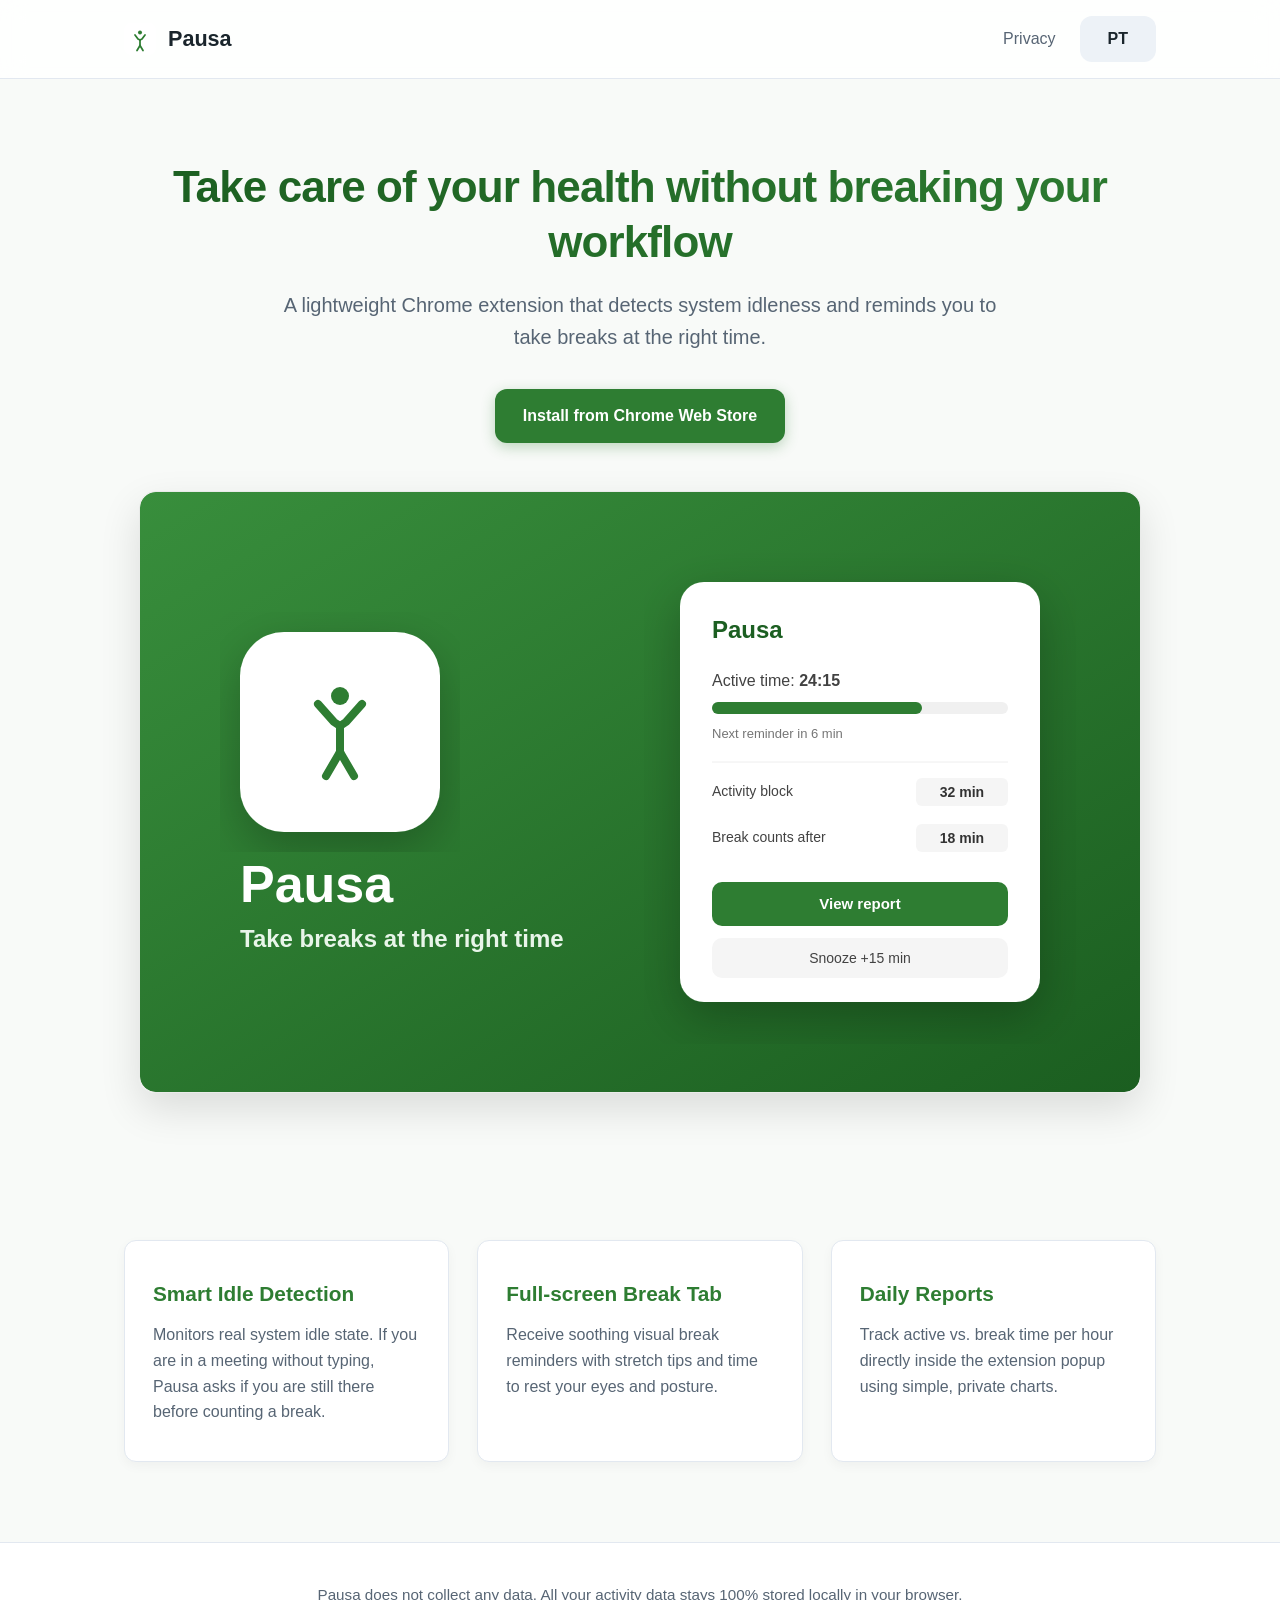
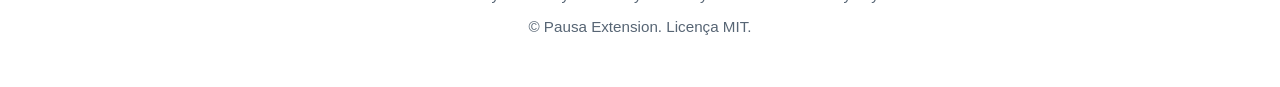
==== docs/index.html @ acf1c59c "site" ====
<!DOCTYPE html>
<html lang="pt-BR">

<head>
    <meta charset="UTF-8">
    <meta name="viewport" content="width=device-width, initial-scale=1.0">
    <title>Pausa — Extensão para Chrome</title>
    <link rel="stylesheet" href="styles.css">
    <link rel="icon" type="image/svg+xml" href="assets/icon.svg">
</head>

<body>
    <header>
        <div class="container nav-container">
            <a href="index.html" class="logo">
                <img src="assets/icon.svg" alt="Pausa Logo" width="32" height="32">
                <span>Pausa</span>
            </a>
            <div class="nav-right">
                <a href="privacy.html" data-i18n="navPrivacy">Privacidade</a>
                <button id="langToggle" class="btn-secondary">EN</button>
            </div>
        </div>
    </header>

    <main>
        <section class="hero">
            <div class="container">
                <h1 data-i18n="heroTitle">Cuide da sua saúde sem interromper o seu fluxo de trabalho</h1>
                <p data-i18n="heroSubtitle">Uma extensão leve para o Chrome que detecta a ociosidade do sistema e lembra você de fazer pausas no momento certo.</p>
                <div class="hero-cta">
                    <a href="https://chromewebstore.google.com" id="downloadBtn" class="btn-primary" target="_blank" rel="noopener noreferrer" data-i18n="ctaInstall">Instalar na Chrome Web Store</a>
                </div>
                <div class="preview-container">
                    <img src="assets/screenshot.svg" data-i18n-src="heroScreenshot" alt="Pausa Extension Screenshot" class="hero-screenshot">
                </div>
            </div>
        </section>

        <section class="features">
            <div class="container grid-3">
                <div class="card">
                    <h3 data-i18n="feature1Title">Detecção Inteligente</h3>
                    <p data-i18n="feature1Desc">Monitora a ociosidade real do sistema. Se você estiver em uma reunião sem digitar, o Pausa pergunta se você ainda está lá antes de contar uma pausa.</p>
                </div>
                <div class="card">
                    <h3 data-i18n="feature2Title">Aba em Tela Cheia</h3>
                    <p data-i18n="feature2Desc">Receba lembretes visuais suaves com sugestões de alongamento e tempo para descansar os olhos e a postura.</p>
                </div>
                <div class="card">
                    <h3 data-i18n="feature3Title">Relatórios Diários</h3>
                    <p data-i18n="feature3Desc">Acompanhe seu tempo ativo x tempo de pausa acumulado por hora diretamente na extensão, com gráficos simples e privados.</p>
                </div>
            </div>
        </section>
    </main>

    <footer>
        <div class="container footer-container">
            <p data-i18n="footerPrivacyNotice">Pausa não coleta dados. Toda a sua atividade permanece 100% armazenada localmente no seu navegador.</p>
            <p>&copy; Pausa Extension. Licença MIT.</p>
        </div>
    </footer>

    <script src="i18n.js"></script>
    <script src="site.js"></script>
</body>

</html>
---- docs/styles.css ----
:root {
  --primary-color: #2e7d32;
  --primary-hover: #1b5e20;
  --primary-light: #e8f5e9;
  --bg-color: #f8faf8;
  --card-bg: #ffffff;
  --text-color: #1a252c;
  --text-muted: #576574;
  --border-color: #e2e8f0;
  --border-radius: 12px;
  --shadow-sm: 0 4px 12px rgba(0, 0, 0, 0.04);
  --shadow-md: 0 8px 24px rgba(46, 125, 50, 0.08);
  --shadow-lg: 0 16px 40px rgba(0, 0, 0, 0.12);
  --transition: all 0.25s cubic-bezier(0.4, 0, 0.2, 1);
}

* {
  box-sizing: border-box;
  margin: 0;
  padding: 0;
  font-family: -apple-system, BlinkMacSystemFont, "Segoe UI", Roboto, Helvetica, Arial, sans-serif;
}

body {
  background-color: var(--bg-color);
  color: var(--text-color);
  line-height: 1.6;
  -webkit-font-smoothing: antialiased;
}

.container {
  max-width: 1080px;
  margin: 0 auto;
  padding: 0 24px;
}

header {
  background: rgba(255, 255, 255, 0.85);
  backdrop-filter: blur(12px);
  -webkit-backdrop-filter: blur(12px);
  border-bottom: 1px solid var(--border-color);
  padding: 16px 0;
  position: sticky;
  top: 0;
  z-index: 100;
}

.nav-container {
  display: flex;
  justify-content: space-between;
  align-items: center;
}

.logo {
  display: flex;
  align-items: center;
  gap: 12px;
  font-weight: 700;
  font-size: 1.35rem;
  color: var(--text-color);
  text-decoration: none;
  transition: var(--transition);
}

.logo:hover {
  opacity: 0.85;
}

.logo img {
  border-radius: 8px;
}

.nav-right {
  display: flex;
  align-items: center;
  gap: 24px;
}

.nav-right a {
  color: var(--text-muted);
  text-decoration: none;
  font-weight: 500;
  transition: var(--transition);
}

.nav-right a:hover {
  color: var(--primary-color);
}

.hero {
  padding: 80px 0 60px;
  text-align: center;
}

.hero h1 {
  font-size: 2.75rem;
  font-weight: 800;
  line-height: 1.25;
  letter-spacing: -0.02em;
  margin-bottom: 20px;
  background: linear-gradient(135deg, #1b5e20 0%, #2e7d32 100%);
  -webkit-background-clip: text;
  -webkit-text-fill-color: transparent;
}

.hero p {
  font-size: 1.25rem;
  color: var(--text-muted);
  max-width: 720px;
  margin: 0 auto 36px;
}

.hero-cta {
  display: flex;
  justify-content: center;
  gap: 16px;
  margin-bottom: 48px;
}

.btn-primary,
.btn-secondary {
  padding: 14px 28px;
  border-radius: var(--border-radius);
  text-decoration: none;
  font-weight: 600;
  font-size: 1rem;
  cursor: pointer;
  border: none;
  transition: var(--transition);
  display: inline-flex;
  align-items: center;
  gap: 8px;
}

.btn-primary {
  background-color: var(--primary-color);
  color: #ffffff;
  box-shadow: 0 4px 14px rgba(46, 125, 50, 0.3);
}

.btn-primary:hover {
  background-color: var(--primary-hover);
  transform: translateY(-2px);
  box-shadow: 0 6px 20px rgba(46, 125, 50, 0.4);
}

.btn-secondary {
  background-color: #edf2f7;
  color: var(--text-color);
}

.btn-secondary:hover {
  background-color: #e2e8f0;
  color: var(--primary-hover);
}

.preview-container {
  margin-top: 24px;
}

.hero-screenshot {
  max-width: 100%;
  height: auto;
  border-radius: 16px;
  box-shadow: var(--shadow-lg);
  border: 1px solid rgba(0, 0, 0, 0.06);
  transition: var(--transition);
}

.hero-screenshot:hover {
  transform: translateY(-4px);
}

.features {
  padding: 80px 0;
}

.grid-3 {
  display: grid;
  grid-template-columns: repeat(auto-fit, minmax(300px, 1fr));
  gap: 28px;
}

.card {
  background: var(--card-bg);
  padding: 36px 28px;
  border-radius: var(--border-radius);
  box-shadow: var(--shadow-sm);
  border: 1px solid var(--border-color);
  transition: var(--transition);
}

.card:hover {
  transform: translateY(-4px);
  box-shadow: var(--shadow-md);
  border-color: rgba(46, 125, 50, 0.2);
}

.card h3 {
  margin-bottom: 12px;
  font-size: 1.3rem;
  font-weight: 700;
  color: var(--primary-color);
}

.card p {
  color: var(--text-muted);
  font-size: 1rem;
  line-height: 1.6;
}

.privacy-content {
  padding: 60px 24px;
  max-width: 840px;
}

.privacy-section h1 {
  font-size: 2.25rem;
  font-weight: 800;
  margin-bottom: 8px;
}

.last-updated {
  color: var(--text-muted);
  margin-bottom: 32px;
}

.privacy-body h2 {
  font-size: 1.5rem;
  color: var(--primary-color);
  margin-bottom: 16px;
}

.privacy-body p {
  margin-bottom: 16px;
  color: var(--text-color);
}

.privacy-body ul {
  margin-left: 24px;
  margin-bottom: 28px;
}

.privacy-body li {
  margin-bottom: 12px;
  color: var(--text-color);
}

.privacy-body code {
  background: #edf2f7;
  padding: 2px 6px;
  border-radius: 4px;
  font-size: 0.9em;
  font-family: monospace;
}

footer {
  padding: 40px 0;
  text-align: center;
  color: var(--text-muted);
  font-size: 0.95rem;
  border-top: 1px solid var(--border-color);
  background: #ffffff;
}

footer p {
  margin-bottom: 8px;
}

@media (max-width: 768px) {
  .hero h1 {
    font-size: 2rem;
  }
  .hero p {
    font-size: 1.1rem;
  }
  .hero-cta {
    flex-direction: column;
    align-items: center;
  }
}
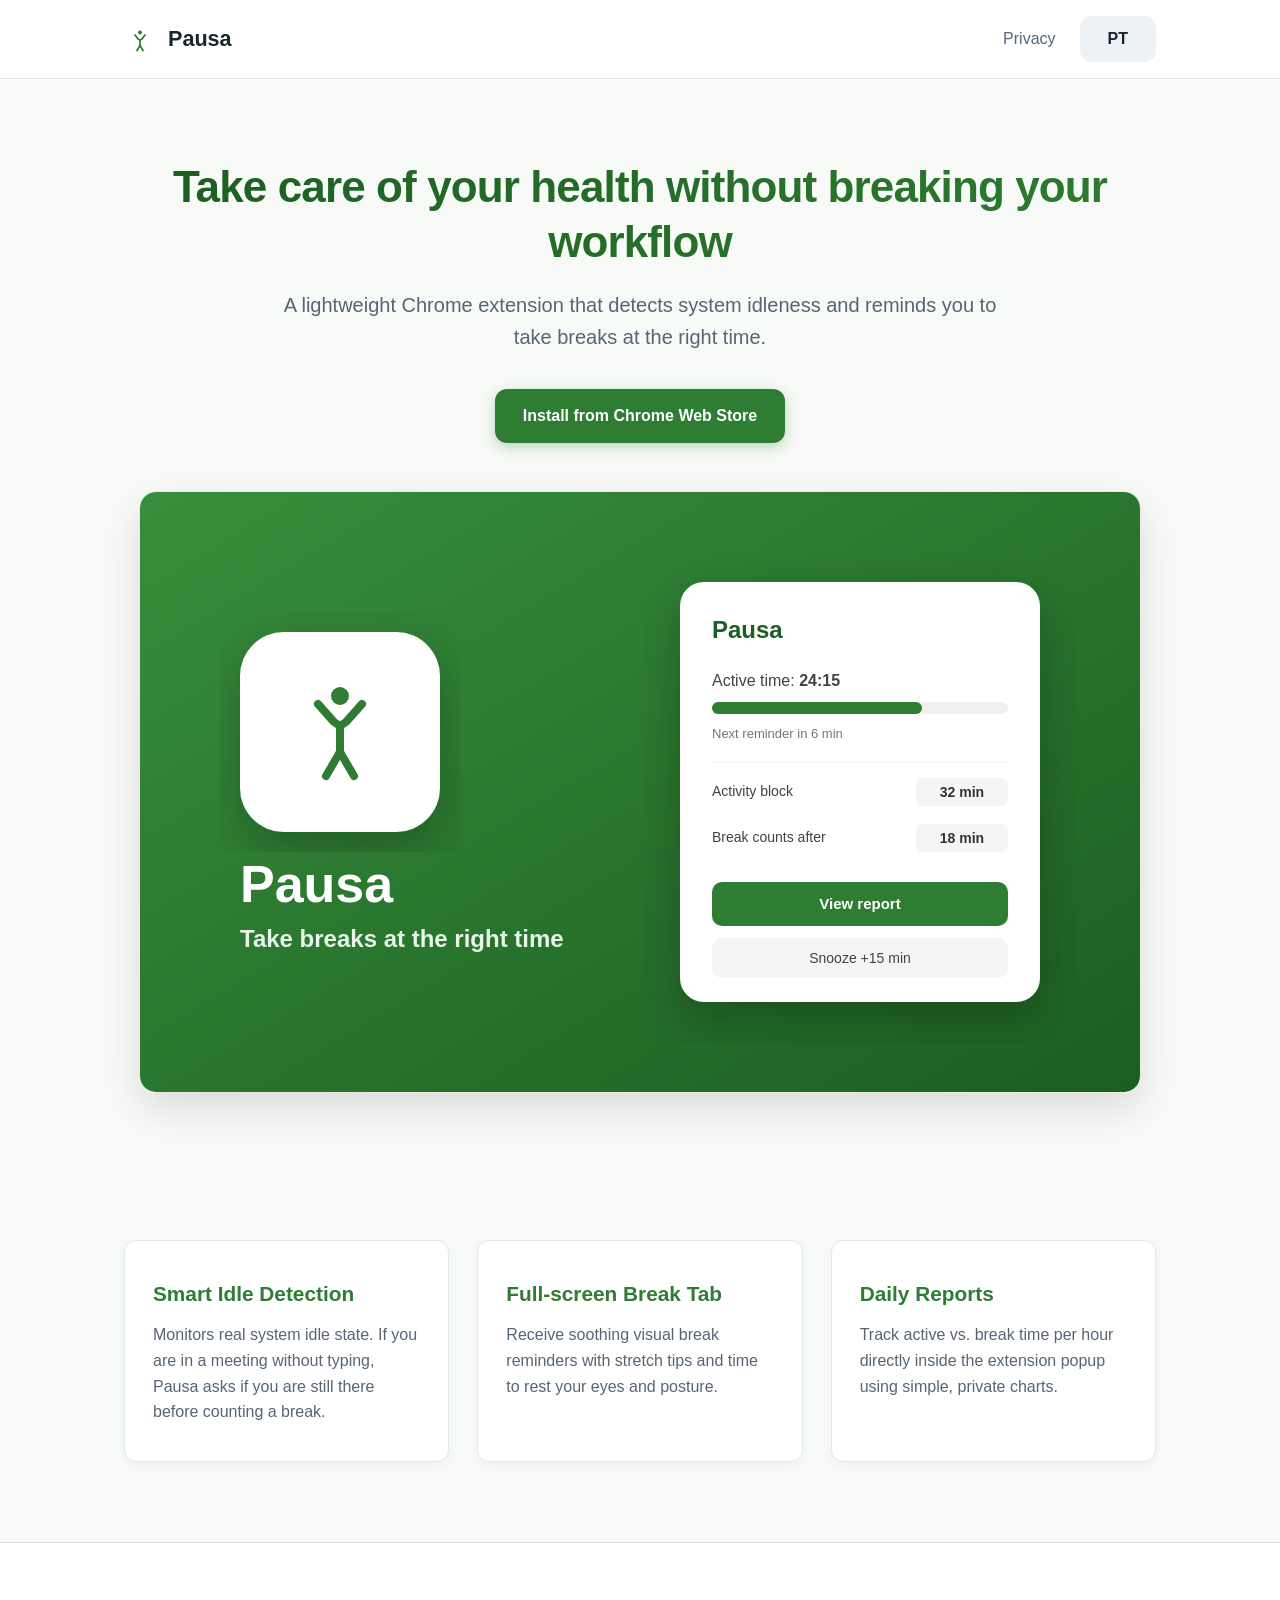
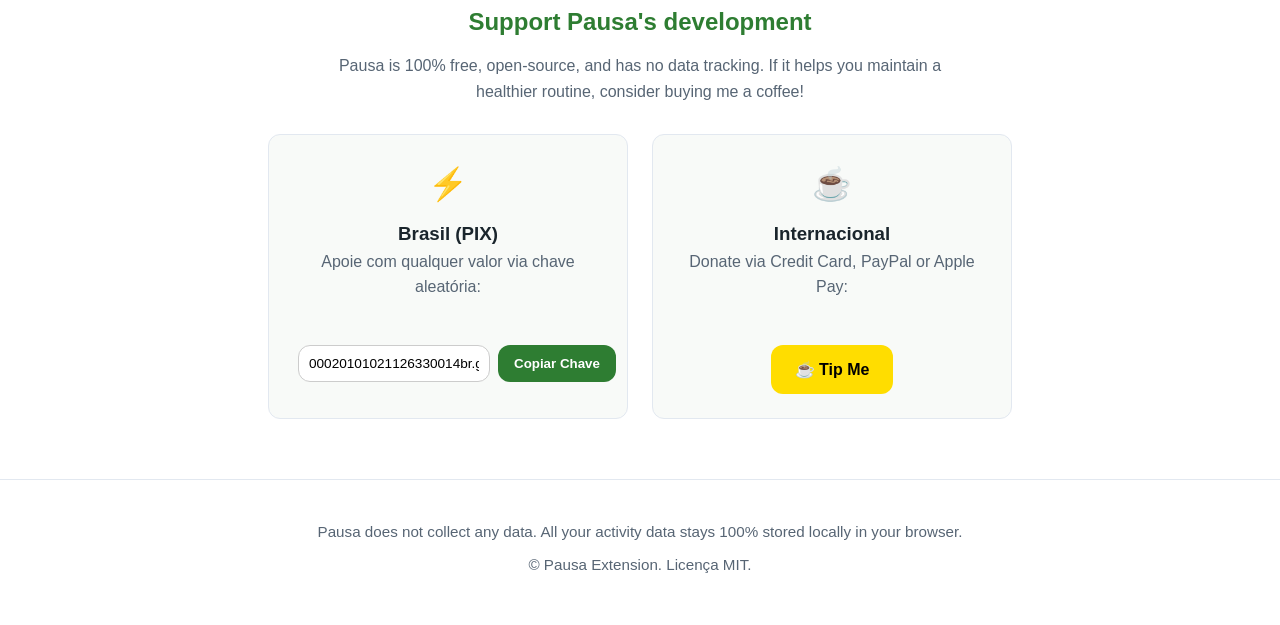
==== commit 9eff55d5: "tips" ====
--- a/docs/index.html
+++ b/docs/index.html
@@ -27,12 +27,15 @@
         <section class="hero">
             <div class="container">
                 <h1 data-i18n="heroTitle">Cuide da sua saúde sem interromper o seu fluxo de trabalho</h1>
-                <p data-i18n="heroSubtitle">Uma extensão leve para o Chrome que detecta a ociosidade do sistema e lembra você de fazer pausas no momento certo.</p>
+                <p data-i18n="heroSubtitle">Uma extensão leve para o Chrome que detecta a ociosidade do sistema e lembra
+                    você de fazer pausas no momento certo.</p>
                 <div class="hero-cta">
-                    <a href="https://chromewebstore.google.com" id="downloadBtn" class="btn-primary" target="_blank" rel="noopener noreferrer" data-i18n="ctaInstall">Instalar na Chrome Web Store</a>
+                    <a href="https://chromewebstore.google.com" id="downloadBtn" class="btn-primary" target="_blank"
+                        rel="noopener noreferrer" data-i18n="ctaInstall">Instalar na Chrome Web Store</a>
                 </div>
                 <div class="preview-container">
-                    <img src="assets/screenshot.svg" data-i18n-src="heroScreenshot" alt="Pausa Extension Screenshot" class="hero-screenshot">
+                    <img src="assets/screenshot.svg" data-i18n-src="heroScreenshot" alt="Pausa Extension Screenshot"
+                        class="hero-screenshot">
                 </div>
             </div>
         </section>
@@ -41,23 +44,59 @@
             <div class="container grid-3">
                 <div class="card">
                     <h3 data-i18n="feature1Title">Detecção Inteligente</h3>
-                    <p data-i18n="feature1Desc">Monitora a ociosidade real do sistema. Se você estiver em uma reunião sem digitar, o Pausa pergunta se você ainda está lá antes de contar uma pausa.</p>
+                    <p data-i18n="feature1Desc">Monitora a ociosidade real do sistema. Se você estiver em uma reunião
+                        sem digitar, o Pausa pergunta se você ainda está lá antes de contar uma pausa.</p>
                 </div>
                 <div class="card">
                     <h3 data-i18n="feature2Title">Aba em Tela Cheia</h3>
-                    <p data-i18n="feature2Desc">Receba lembretes visuais suaves com sugestões de alongamento e tempo para descansar os olhos e a postura.</p>
+                    <p data-i18n="feature2Desc">Receba lembretes visuais suaves com sugestões de alongamento e tempo
+                        para descansar os olhos e a postura.</p>
                 </div>
                 <div class="card">
                     <h3 data-i18n="feature3Title">Relatórios Diários</h3>
-                    <p data-i18n="feature3Desc">Acompanhe seu tempo ativo x tempo de pausa acumulado por hora diretamente na extensão, com gráficos simples e privados.</p>
+                    <p data-i18n="feature3Desc">Acompanhe seu tempo ativo x tempo de pausa acumulado por hora
+                        diretamente na extensão, com gráficos simples e privados.</p>
                 </div>
             </div>
         </section>
     </main>
+    <section class="support-section">
+        <div class="container text-center">
+            <h2 data-i18n="supportTitle">Apoie o desenvolvimento do Pausa</h2>
+            <p data-i18n="supportDesc">O Pausa é 100% gratuito, com código aberto e sem rastreamento de dados. Se ele te
+                ajuda a manter uma rotina mais saudável, considere pagar um café!</p>
 
+            <div class="support-grid">
+                <!-- Opção Brasil: PIX -->
+                <div class="support-card">
+                    <div class="support-icon">⚡</div>
+                    <h3>Brasil (PIX)</h3>
+                    <p>Apoie com qualquer valor via chave aleatória:</p>
+                    <div class="pix-box">
+                        <input type="text" id="pixKey"
+                            value="00020101021126330014br.gov.bcb.pix01117144751212052040000530398654045.005802BR5916ILITO S TORQUATO6009SAO PAULO62070503***6304C4F5"
+                            readonly>
+                        <button id="copyPixBtn" onclick="copyPixKey()">Copiar Chave</button>
+                    </div>
+                    <span id="copySuccess" class="copy-success" style="display: none;">Chave PIX copiada!</span>
+                </div>
+
+                <!-- Opção Internacional: Buy Me a Coffee / Ko-fi -->
+                <div class="support-card">
+                    <div class="support-icon">☕</div>
+                    <h3>Internacional</h3>
+                    <p>Donate via Credit Card, PayPal or Apple Pay:</p>
+                    <a href="https://ko-fi.com/ilitotor" target="_blank" rel="noopener noreferrer" class="btn-coffee">
+                        <span>☕</span> Tip Me
+                    </a>
+                </div>
+            </div>
+        </div>
+    </section>
     <footer>
         <div class="container footer-container">
-            <p data-i18n="footerPrivacyNotice">Pausa não coleta dados. Toda a sua atividade permanece 100% armazenada localmente no seu navegador.</p>
+            <p data-i18n="footerPrivacyNotice">Pausa não coleta dados. Toda a sua atividade permanece 100% armazenada
+                localmente no seu navegador.</p>
             <p>&copy; Pausa Extension. Licença MIT.</p>
         </div>
     </footer>
--- a/docs/styles.css
+++ b/docs/styles.css
@@ -271,11 +271,124 @@
   .hero h1 {
     font-size: 2rem;
   }
+
   .hero p {
     font-size: 1.1rem;
   }
+
   .hero-cta {
     flex-direction: column;
     align-items: center;
   }
+}
+
+/* Classe utilitária para centralização de texto e elementos flex */
+.text-center {
+  text-align: center;
+}
+
+/* Ajustes na Seção de Apoio */
+.support-section {
+  padding: 60px 0;
+  background-color: #ffffff;
+  border-top: 1px solid #e0e0e0;
+}
+
+.support-section h2 {
+  color: var(--primary-color);
+  margin-bottom: 12px;
+  text-align: center;
+}
+
+.support-section p {
+  color: var(--text-muted);
+  max-width: 650px;
+  margin: 0 auto 30px;
+  text-align: center;
+}
+
+/* Centralização da Grade de Cartões */
+.support-grid {
+  display: flex;
+  justify-content: center;
+  flex-wrap: wrap;
+  gap: 24px;
+  max-width: 800px;
+  margin: 0 auto;
+}
+
+.support-card {
+  flex: 1 1 300px;
+  max-width: 360px;
+  background: var(--bg-color);
+  padding: 24px;
+  border-radius: var(--border-radius);
+  border: 1px solid #e2e8f0;
+  display: flex;
+  flex-direction: column;
+  align-items: center;
+  text-align: center;
+}
+
+.support-icon {
+  font-size: 2rem;
+  margin-bottom: 8px;
+}
+
+/* Centralização do Campo do PIX */
+.pix-box {
+  display: flex;
+  gap: 8px;
+  margin-top: 15px;
+  width: 100%;
+  max-width: 300px;
+}
+
+.pix-box input {
+  flex: 1;
+  padding: 10px;
+  border: 1px solid #ccc;
+  border-radius: var(--border-radius);
+  font-size: 0.85rem;
+  background: #fff;
+  text-align: center;
+}
+
+.pix-box button {
+  padding: 10px 16px;
+  background-color: var(--primary-color);
+  color: #fff;
+  border: none;
+  border-radius: var(--border-radius);
+  font-weight: 600;
+  cursor: pointer;
+  white-space: nowrap;
+}
+
+.pix-box button:hover {
+  background-color: var(--primary-hover);
+}
+
+.copy-success {
+  display: block;
+  font-size: 0.8rem;
+  color: var(--primary-color);
+  margin-top: 8px;
+  font-weight: 600;
+}
+
+.btn-coffee {
+  display: inline-block;
+  margin-top: 15px;
+  background-color: #ffdd00;
+  color: #000;
+  font-weight: bold;
+  padding: 12px 24px;
+  border-radius: var(--border-radius);
+  text-decoration: none;
+  transition: transform 0.2s;
+}
+
+.btn-coffee:hover {
+  transform: translateY(-2px);
 }
